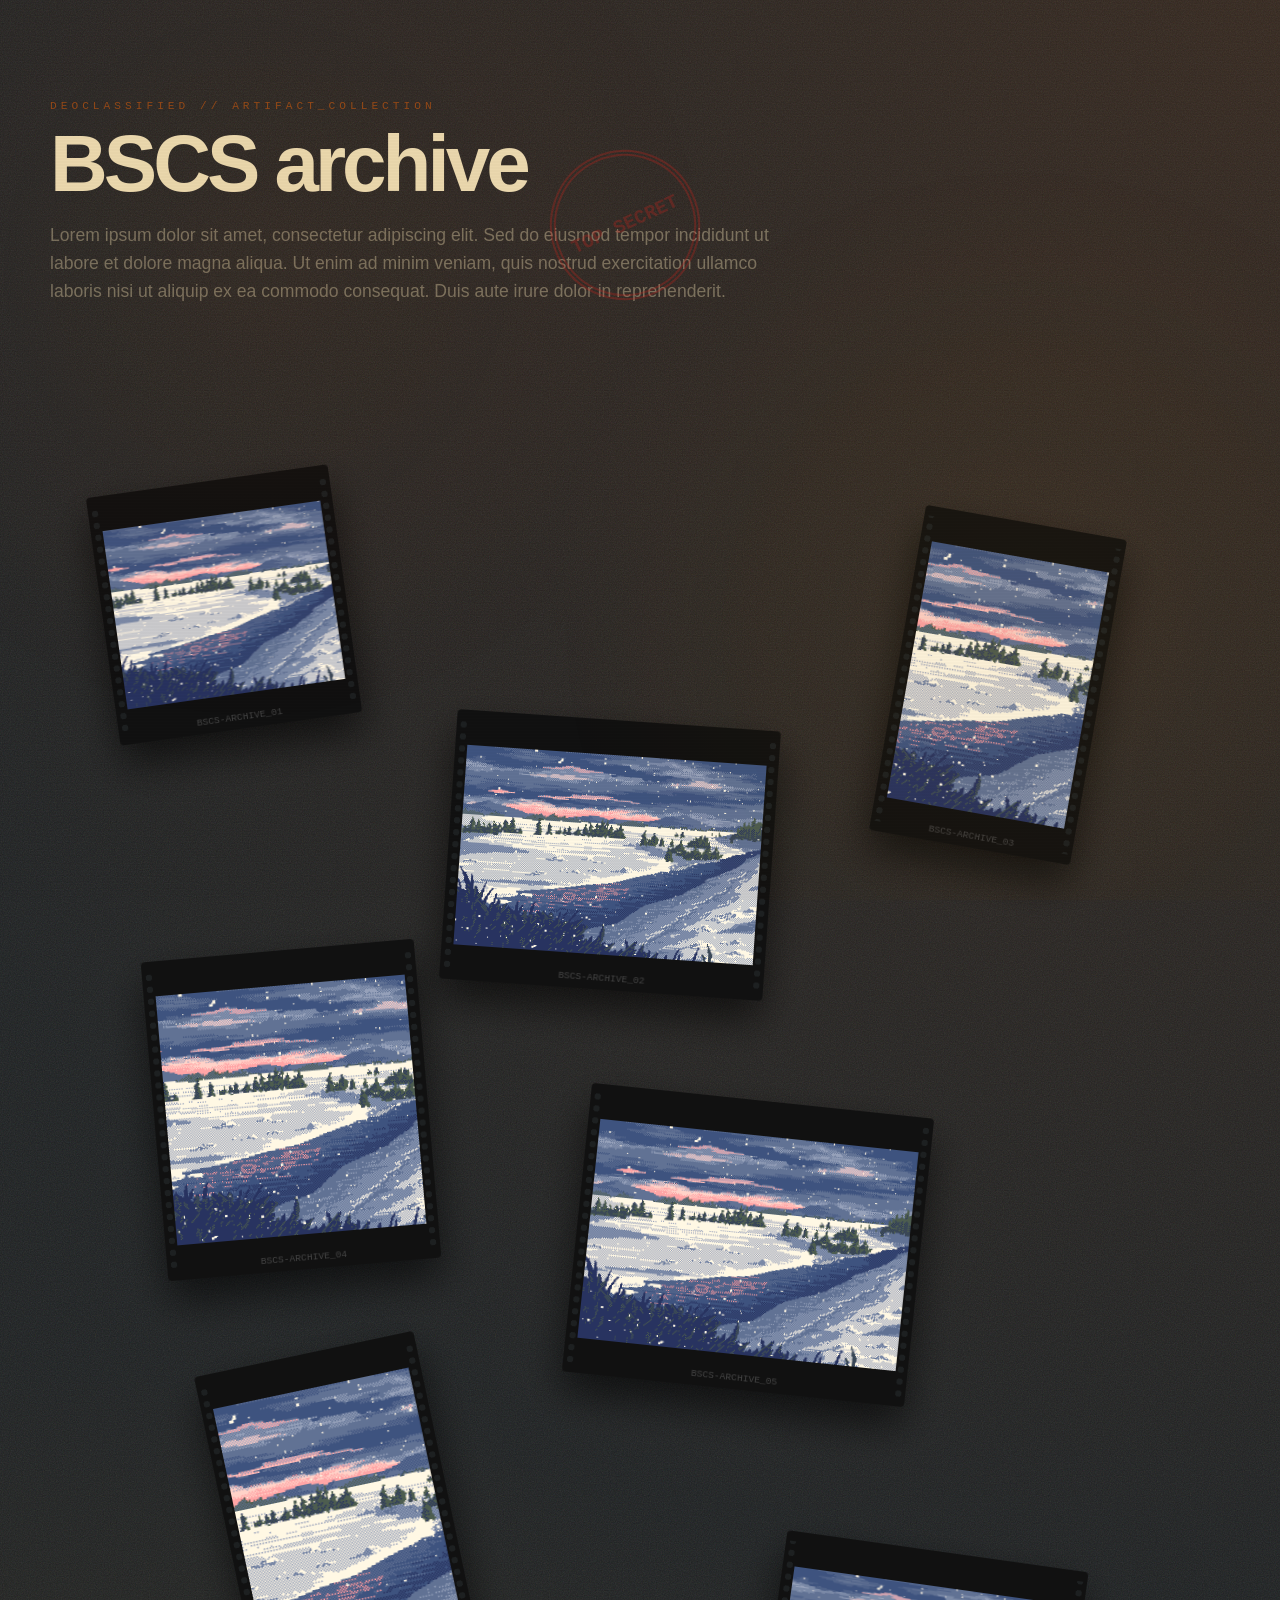
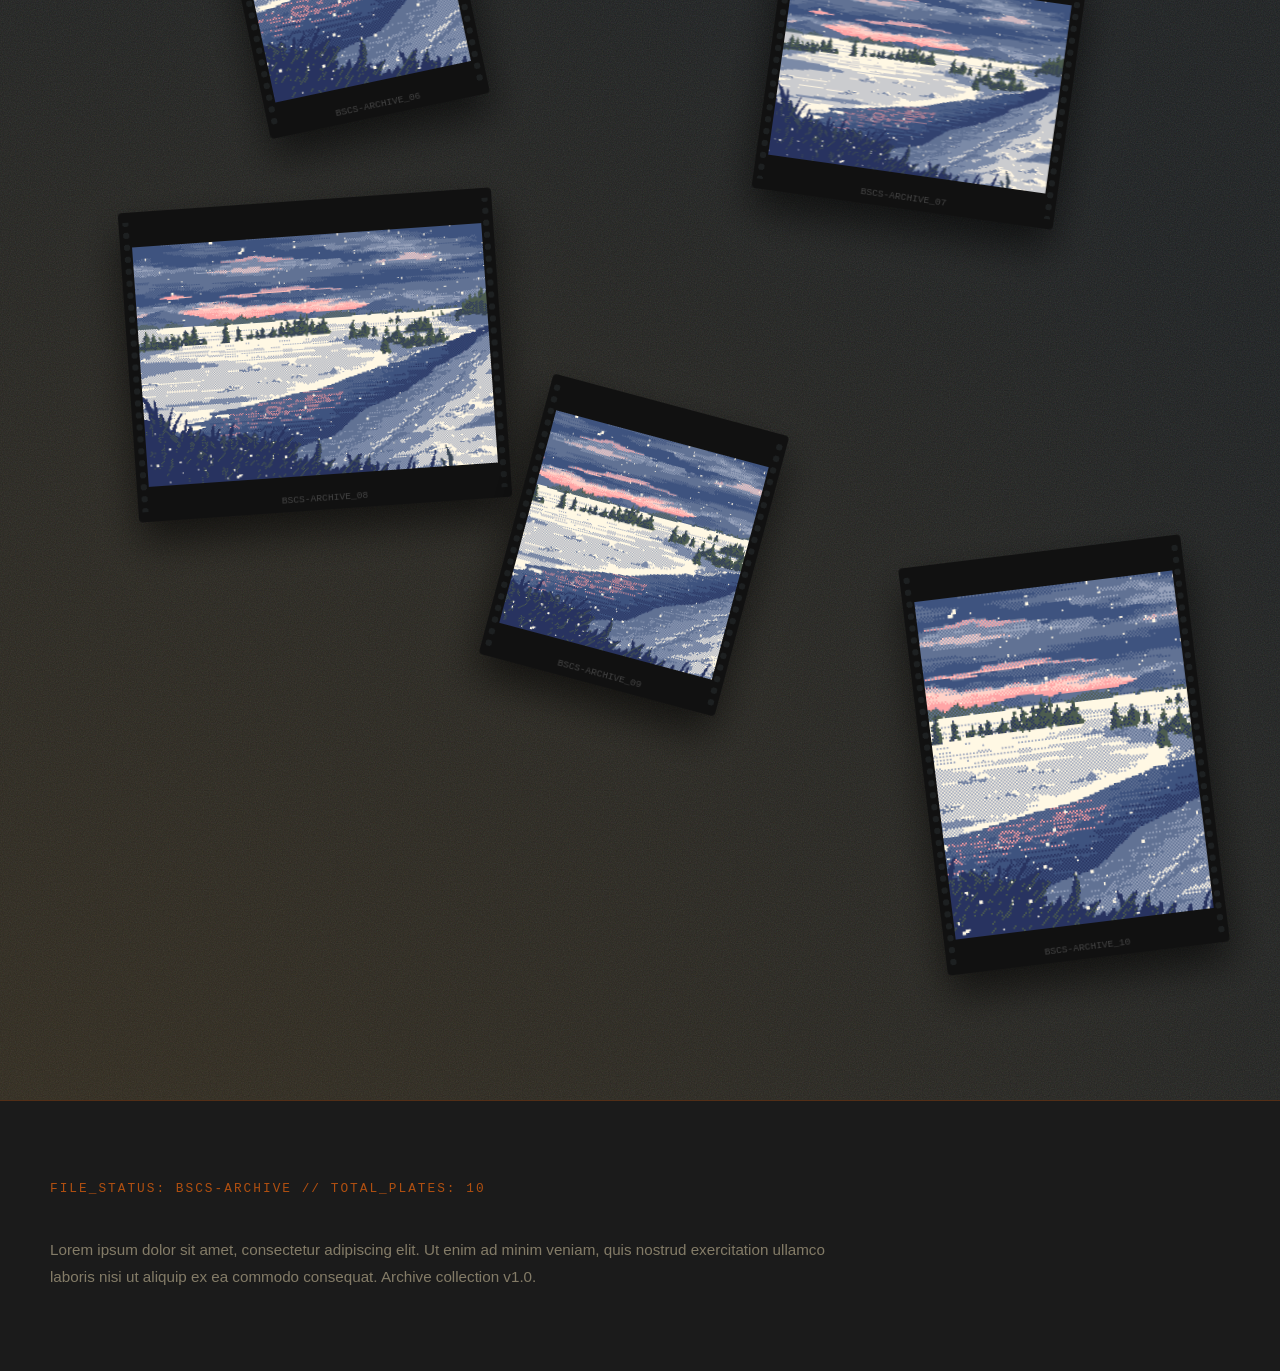
==== index.html @ 01715cae "chore: changed color theme into vintage gruvbox and the background of the image content to look like" ====
<!DOCTYPE html>
<html lang="en">
<head>
    <meta charset="UTF-8">
    <meta name="viewport" content="width=device-width, initial-scale=1.0">
    <title>Tribute | BSCS Archive</title>
    <meta name="description" content="A photo collage tribute using sample assets.">
    <link rel="icon" type="image/png" href="assets/images/mocha.png">
    <link rel="stylesheet" href="index.css">
</head>
<body>

    <!-- Modal Triggers -->
    <input type="checkbox" id="trigger1" class="modal-trigger">
    <input type="checkbox" id="trigger2" class="modal-trigger">
    <input type="checkbox" id="trigger3" class="modal-trigger">
    <input type="checkbox" id="trigger4" class="modal-trigger">
    <input type="checkbox" id="trigger5" class="modal-trigger">
    <input type="checkbox" id="trigger6" class="modal-trigger">
    <input type="checkbox" id="trigger7" class="modal-trigger">
    <input type="checkbox" id="trigger8" class="modal-trigger">
    <input type="checkbox" id="trigger9" class="modal-trigger">
    <input type="checkbox" id="trigger10" class="modal-trigger">

    <main class="collage-board">
        <header class="board-title">
            <div class="stamp"></div>
            <span class="intro-badge">DEOCLASSIFIED // ARTIFACT_COLLECTION</span>
            <h1>BSCS archive</h1>
            <p class="intro-text">
                Lorem ipsum dolor sit amet, consectetur adipiscing elit. Sed do eiusmod tempor incididunt ut labore et dolore magna aliqua. Ut enim ad minim veniam, quis nostrud exercitation ullamco laboris nisi ut aliquip ex ea commodo consequat. Duis aute irure dolor in reprehenderit.
            </p>
        </header>

        <!-- Image Items (Labels for triggers) -->
        <label for="trigger1" class="photo-item" id="photo1">
            <div class="photo-frame" data-plate="BSCS-ARCHIVE_01">
                <img src="assets/images/nft.gif" alt="Archive Image 01">
            </div>
        </label>

        <label for="trigger2" class="photo-item" id="photo2">
            <div class="photo-frame" data-plate="BSCS-ARCHIVE_02">
                <img src="assets/images/nft.gif" alt="Archive Image 02">
            </div>
        </label>

        <label for="trigger3" class="photo-item" id="photo3">
            <div class="photo-frame" data-plate="BSCS-ARCHIVE_03">
                <img src="assets/images/nft.gif" alt="Archive Image 03">
            </div>
        </label>

        <label for="trigger4" class="photo-item" id="photo4">
            <div class="photo-frame" data-plate="BSCS-ARCHIVE_04">
                <img src="assets/images/nft.gif" alt="Archive Image 04">
            </div>
        </label>

        <label for="trigger5" class="photo-item" id="photo5">
            <div class="photo-frame" data-plate="BSCS-ARCHIVE_05">
                <img src="assets/images/nft.gif" alt="Archive Image 05">
            </div>
        </label>

        <label for="trigger6" class="photo-item" id="photo6">
            <div class="photo-frame" data-plate="BSCS-ARCHIVE_06">
                <img src="assets/images/nft.gif" alt="Archive Image 06">
            </div>
        </label>

        <label for="trigger7" class="photo-item" id="photo7">
            <div class="photo-frame" data-plate="BSCS-ARCHIVE_07">
                <img src="assets/images/nft.gif" alt="Archive Image 07">
            </div>
        </label>

        <label for="trigger8" class="photo-item" id="photo8">
            <div class="photo-frame" data-plate="BSCS-ARCHIVE_08">
                <img src="assets/images/nft.gif" alt="Archive Image 08">
            </div>
        </label>

        <label for="trigger9" class="photo-item" id="photo9">
            <div class="photo-frame" data-plate="BSCS-ARCHIVE_09">
                <img src="assets/images/nft.gif" alt="Archive Image 09">
            </div>
        </label>

        <label for="trigger10" class="photo-item" id="photo10">
            <div class="photo-frame" data-plate="BSCS-ARCHIVE_10">
                <img src="assets/images/nft.gif" alt="Archive Image 10">
            </div>
        </label>
    </main>

    <!-- Modal Overlays (Outside main for perfect centering) -->
    <div class="modal-overlay" id="overlay1">
        <div class="modal-content">
            <img src="assets/images/nft.gif" alt="Archive Image" class="modal-img">
            <div class="info-card">
                <label for="trigger1" class="close-btn">[X] CLOSE</label>
                <h2>Archive Segment A</h2>
                <p>Lorem ipsum dolor sit amet, consectetur adipiscing elit. BSCS Archive data indicates a high correlation in secondary nodes.</p>
            </div>
        </div>
    </div>

    <div class="modal-overlay" id="overlay2">
        <div class="modal-content">
            <img src="assets/images/nft.gif" alt="Archive Image" class="modal-img">
            <div class="info-card">
                <label for="trigger2" class="close-btn">[X] CLOSE</label>
                <h2>Archive Segment B</h2>
                <p>Duis aute irure dolor in reprehenderit in voluptate velit esse cillum dolore eu fugiat nulla pariatur. Archive records show maintained integrity.</p>
            </div>
        </div>
    </div>

    <div class="modal-overlay" id="overlay3">
        <div class="modal-content">
            <img src="assets/images/nft.gif" alt="Archive Image" class="modal-img">
            <div class="info-card">
                <label for="trigger3" class="close-btn">[X] CLOSE</label>
                <h2>Archive Segment C</h2>
                <p>Sed ut perspiciatis unde omnis iste natus error sit voluptatem accusantium doloremque laudantium. Final validation completed.</p>
            </div>
        </div>
    </div>

    <div class="modal-overlay" id="overlay4">
        <div class="modal-content">
            <img src="assets/images/nft.gif" alt="Archive Image" class="modal-img">
            <div class="info-card">
                <label for="trigger4" class="close-btn">[X] CLOSE</label>
                <h2>Archive Segment D</h2>
                <p>At vero eos et accusamus et iusto odio dignissimos ducimus qui blanditiis praesentium voluptatum deleniti atque corrupti.</p>
            </div>
        </div>
    </div>

    <div class="modal-overlay" id="overlay5">
        <div class="modal-content">
            <img src="assets/images/nft.gif" alt="Archive Image" class="modal-img">
            <div class="info-card">
                <label for="trigger5" class="close-btn">[X] CLOSE</label>
                <h2>Archive Segment E</h2>
                <p>Et harum quidem rerum facilis est et expedita distinctio. Nam libero tempore, cum soluta nobis est eligendi optio.</p>
            </div>
        </div>
    </div>

    <div class="modal-overlay" id="overlay6">
        <div class="modal-content">
            <img src="assets/images/nft.gif" alt="Archive Image" class="modal-img">
            <div class="info-card">
                <label for="trigger6" class="close-btn">[X] CLOSE</label>
                <h2>Archive Segment F</h2>
                <p>Temporibus autem quibusdam et aut officiis debitis aut rerum necessitatibus saepe eveniet ut et voluptates repudiandae.</p>
            </div>
        </div>
    </div>

    <div class="modal-overlay" id="overlay7">
        <div class="modal-content">
            <img src="assets/images/nft.gif" alt="Archive Image" class="modal-img">
            <div class="info-card">
                <label for="trigger7" class="close-btn">[X] CLOSE</label>
                <h2>Archive Segment G</h2>
                <p>Ut enim ad minima veniam, quis nostrum exercitationem ullam corporis suscipit laboriosam, nisi ut aliquid ex ea commodi.</p>
            </div>
        </div>
    </div>

    <div class="modal-overlay" id="overlay8">
        <div class="modal-content">
            <img src="assets/images/nft.gif" alt="Archive Image" class="modal-img">
            <div class="info-card">
                <label for="trigger8" class="close-btn">[X] CLOSE</label>
                <h2>Archive Segment H</h2>
                <p>Quis autem vel eum iure reprehenderit qui in ea voluptate velit esse quam nihil molestiae consequatur, vel illum qui.</p>
            </div>
        </div>
    </div>

    <div class="modal-overlay" id="overlay9">
        <div class="modal-content">
            <img src="assets/images/nft.gif" alt="Archive Image" class="modal-img">
            <div class="info-card">
                <label for="trigger9" class="close-btn">[X] CLOSE</label>
                <h2>Archive Segment I</h2>
                <p>Nemo enim ipsam voluptatem quia voluptas sit aspernatur aut odit aut fugit, sed quia consequuntur magni dolores eos.</p>
            </div>
        </div>
    </div>

    <div class="modal-overlay" id="overlay10">
        <div class="modal-content">
            <img src="assets/images/nft.gif" alt="Archive Image" class="modal-img">
            <div class="info-card">
                <label for="trigger10" class="close-btn">[X] CLOSE</label>
                <h2>Archive Segment J</h2>
                <p>Consectetur, adipisci velit, sed quia non numquam eius modi tempora incidunt ut labore et dolore magnam aliquam.</p>
            </div>
        </div>
    </div>

    <footer class="main-footer">
        <div class="footer-content">
            <div class="footer-status">
                <p>FILE_STATUS: BSCS-ARCHIVE // TOTAL_PLATES: 10</p>
            </div>
            <div class="footer-text">
                <p>Lorem ipsum dolor sit amet, consectetur adipiscing elit. Ut enim ad minim veniam, quis nostrud exercitation ullamco laboris nisi ut aliquip ex ea commodo consequat. Archive collection v1.0.</p>
            </div>
        </div>
    </footer>

</body>
</html>
---- index.css ----
/* Font Integration */
@font-face {
    font-family: 'Poppins';
    src: url('assets/fonts/Poppins-Light.ttf') format('truetype');
    font-weight: 300;
}
@font-face {
    font-family: 'Poppins';
    src: url('assets/fonts/Poppins-Regular.ttf') format('truetype');
    font-weight: 400;
}
@font-face {
    font-family: 'Poppins';
    src: url('assets/fonts/Poppins-Bold.ttf') format('truetype');
    font-weight: 700;
}
@font-face {
    font-family: 'Fira Code';
    src: url('assets/fonts/FiraCode-Regular.ttf') format('truetype');
    font-weight: 400;
}

:root {
    --desk: #1d2021; /* Gruvbox Dark Hard */
    --paper: #ebdbb2; /* Gruvbox Light Medium */
    --ink: #282828; /* Gruvbox Dark 0 */
    --accent: #d65d0e; /* Gruvbox Orange */
    --accent-red: #cc241d; /* Gruvbox Red */
    --transition: all 0.6s cubic-bezier(0.22, 1, 0.36, 1);
    --transition-fast: all 0.3s cubic-bezier(0.22, 1, 0.36, 1);
}

* {
    margin: 0;
    padding: 0;
    box-sizing: border-box;
}

/* Base Body Styles */
body {
    background-color: var(--desk);
    background-image: 
        radial-gradient(circle at 50% 50%, #2a2a2e 0%, transparent 100%),
        url("data:image/svg+xml,%3Csvg width='100' height='100' viewBox='0 0 100 100' xmlns='http://www.w3.org/2000/svg'%3E%3Cpath d='M0 0h100v100H0z' fill='%231a1a1c'/%3E%3Cpath d='M0 0l100 100M100 0L0 100' stroke='rgba(255,255,255,0.02)' stroke-width='0.5'/%3E%3C/svg%3E");
    color: var(--paper);
    font-family: 'Poppins', sans-serif;
    min-height: 100vh;
    overflow-x: hidden;
}

/* Atmospheric Overlay */
/* Custom Theme Cursor */
/* Custom Theme Cursor */
body {
    background-color: var(--desk);
    background-image: 
        radial-gradient(circle at 100% 0%, rgba(214, 93, 14, 0.12) 0%, transparent 50%),
        radial-gradient(circle at 0% 100%, rgba(181, 118, 20, 0.15) 0%, transparent 50%),
        url("data:image/svg+xml,%3Csvg width='400' height='400' viewBox='0 0 400 400' xmlns='http://www.w3.org/2000/svg'%3E%3Cfilter id='noise'%3E%3CfeTurbulence type='fractalNoise' baseFrequency='0.85' numOctaves='4' stitchTiles='stitch'/%3E%3C/filter%3E%3Crect width='400' height='400' filter='url(%23noise)' opacity='0.12'/%3E%3C/svg%3E");
    color: var(--paper);
    font-family: 'Poppins', sans-serif;
    min-height: 2600px; /* Aligned with board height */
    overflow-x: hidden;
    cursor: url("data:image/svg+xml,%3Csvg xmlns='http://www.w3.org/2000/svg' width='24' height='24' viewBox='0 0 24 24' fill='none' stroke='%23d65d0e' stroke-width='2' stroke-linecap='round' stroke-linejoin='round'%3E%3Ccircle cx='11' cy='11' r='8'%3E%3C/circle%3E%3Cline x1='21' y1='21' x2='16.65' y2='16.65'%3E%3C/line%3E%3C/svg%3E") 10 10, auto;
}

body::before {
    content: '';
    position: fixed;
    inset: 0;
    pointer-events: none;
    z-index: 1000;
    background: 
        radial-gradient(circle at 20% 30%, rgba(214, 93, 14, 0.08) 0%, transparent 40%),
        radial-gradient(circle at 80% 70%, rgba(181, 118, 20, 0.12) 0%, transparent 40%);
    opacity: 0.6;
    animation: lightLeakMove 15s infinite alternate ease-in-out;
}

body::after {
    content: '';
    position: fixed;
    inset: 0;
    pointer-events: none;
    z-index: 1001;
    background-image: repeating-linear-gradient(0deg, rgba(0,0,0,0.1) 0px, transparent 1px, transparent 2px);
    background-size: 100% 3px;
    opacity: 0.2;
    background-attachment: fixed;
}

@keyframes lightLeakMove {
    0% { transform: scale(1) translate(0, 0); }
    50% { transform: scale(1.1) translate(2%, 2%); }
    100% { transform: scale(1) translate(-2%, -2%); }
}

@keyframes flicker {
    0% { opacity: 0.15; }
    5% { opacity: 0.18; }
    10% { opacity: 0.14; }
    15% { opacity: 0.17; }
    20% { opacity: 0.15; }
    100% { opacity: 0.15; }
}

/* Collage Container */
.collage-board {
    position: relative;
    width: 100vw;
    height: 2600px; /* Increased to accommodate all 10 photos */
    max-width: 1400px;
    margin: 0 auto;
    perspective: 1000px;
}

/* Board Typography & Introduction */
.board-title {
    position: relative;
    padding: 100px 50px 0 50px;
    z-index: 150;
    max-width: 850px;
    pointer-events: none; /* Let clicks pass through empty space */
}

.intro-badge, .board-title h1, .intro-text {
    pointer-events: auto; /* Re-enable for text elements */
}

.intro-badge {
    font-family: 'Fira Code', monospace;
    font-size: 0.7rem;
    color: var(--accent);
    text-transform: uppercase;
    letter-spacing: 4px;
    margin-bottom: 20px;
    display: block;
    opacity: 0.6;
    transition: var(--transition); /* Added smooth transition */
}

.board-title h1 {
    font-size: 5rem;
    font-weight: 700;
    letter-spacing: -4px;
    color: var(--paper);
    line-height: 0.8;
    margin-bottom: 25px;
    transition: var(--transition);
    cursor: default;
}

.board-title h1:hover {
    letter-spacing: -1px;
    color: var(--accent);
    /* Removed text-shadow glow */
}

.intro-text {
    font-size: 1.1rem;
    line-height: 1.6;
    color: var(--paper);
    opacity: 0.4;
    transition: var(--transition);
}

.intro-text:hover {
    opacity: 0.9;
    color: var(--accent);
    /* Removed text-shadow glow */
}

.intro-badge:hover {
    letter-spacing: 6px;
    color: white;
    opacity: 1;
}

/* Rubber Stamp Effect */
.stamp {
    position: absolute;
    top: 150px;
    right: 150px;
    width: 150px;
    height: 150px;
    border: 6px double var(--accent-red);
    border-radius: 50%;
    color: var(--accent-red);
    font-family: 'Fira Code', monospace;
    font-weight: 700;
    display: flex;
    align-items: center;
    justify-content: center;
    text-align: center;
    text-transform: uppercase;
    transform: rotate(-25deg);
    opacity: 0.3;
    pointer-events: none;
    z-index: 5;
    mix-blend-mode: multiply;
}

.stamp::after {
    content: 'TOP SECRET';
    font-size: 1.2rem;
    padding: 10px;
}

/* Photo Item Logic */
.photo-item {
    position: absolute;
    cursor: inherit;
    z-index: 2;
    opacity: 0;
    will-change: transform, opacity;
    
    /* Base transforms defined here to ensure clear reset */
    transform: translate3d(0, 0, 0);
    
    /* Strict Entrance/Exit Transitions */
    transition: transform 0.8s cubic-bezier(0.23, 1, 0.32, 1),
                box-shadow 0.8s cubic-bezier(0.23, 1, 0.32, 1),
                opacity 0.8s ease;
    will-change: transform, box-shadow;
    backface-visibility: hidden;
    -webkit-backface-visibility: hidden;
}

@keyframes scatterIn {
    0% { transform: translateY(-150px) rotate(15deg) scale(0.8); opacity: 0; }
    100% { opacity: 1; } /* Do not define transform here to let inline styles/classes take over */
}

/* Removed previous sticky hover block */

/* Photostrip Positions with Drifting Animation */
#photo1 { top: 480px; left: 8%; transform: rotate(-8deg); animation: scatterIn 1.5s cubic-bezier(0.16, 1, 0.3, 1) both, drift1 6s infinite alternate ease-in-out 1.5s; }
#photo2 { top: 720px; left: 35%; transform: rotate(4deg); animation: scatterIn 1.5s cubic-bezier(0.16, 1, 0.3, 1) both, drift2 8s infinite alternate ease-in-out 1.5s; animation-delay: 0.3s, 0.3s; }
#photo3 { top: 520px; left: 70%; transform: rotate(10deg); animation: scatterIn 1.5s cubic-bezier(0.16, 1, 0.3, 1) both, drift3 7s infinite alternate ease-in-out 1.5s; animation-delay: 0.5s, 0.5s; }
#photo4 { top: 950px; left: 12%; transform: rotate(-5deg); animation: scatterIn 1.5s cubic-bezier(0.16, 1, 0.3, 1) both, drift1 9s infinite alternate ease-in-out 1.5s; animation-delay: 0.7s, 0.7s; }
#photo5 { top: 1100px; left: 45%; transform: rotate(6deg); animation: scatterIn 1.5s cubic-bezier(0.16, 1, 0.3, 1) both, drift2 10s infinite alternate ease-in-out 1.5s; animation-delay: 0.9s, 0.9s; }
#photo6 { top: 1350px; left: 18%; transform: rotate(-12deg); animation: scatterIn 1.5s cubic-bezier(0.16, 1, 0.3, 1) both, drift3 8s infinite alternate ease-in-out 1.5s; animation-delay: 1.1s, 1.1s; }
#photo7 { top: 1550px; left: 60%; transform: rotate(8deg); animation: scatterIn 1.5s cubic-bezier(0.16, 1, 0.3, 1) both, drift1 7s infinite alternate ease-in-out 1.5s; animation-delay: 1.3s, 1.3s; }
#photo8 { top: 1800px; left: 10%; transform: rotate(-4deg); animation: scatterIn 1.5s cubic-bezier(0.16, 1, 0.3, 1) both, drift2 9s infinite alternate ease-in-out 1.5s; animation-delay: 1.5s, 1.5s; }
#photo9 { top: 2000px; left: 40%; transform: rotate(15deg); animation: scatterIn 1.5s cubic-bezier(0.16, 1, 0.3, 1) both, drift3 10s infinite alternate ease-in-out 1.5s; animation-delay: 1.7s, 1.7s; }
#photo10 { top: 2150px; left: 72%; transform: rotate(-7deg); animation: scatterIn 1.5s cubic-bezier(0.16, 1, 0.3, 1) both, drift1 8s infinite alternate ease-in-out 1.5s; animation-delay: 1.9s, 1.9s; }

@keyframes drift1 {
    0% { transform: rotate(-8deg) translateY(0); }
    100% { transform: rotate(-6deg) translateY(-15px); }
}
@keyframes drift2 {
    0% { transform: rotate(4deg) translateY(0); }
    100% { transform: rotate(2deg) translateY(15px); }
}
@keyframes drift3 {
    0% { transform: rotate(10deg) translateY(0); }
    100% { transform: rotate(12deg) translateY(-10px); }
}

/* Photostrip UI */
.photo-frame {
    background: #111; /* Film Strip Base */
    padding: 35px 12px;
    box-shadow: 0 20px 40px rgba(0,0,0,0.6);
    border-radius: 4px;
    position: relative;
    transition: var(--transition);
    overflow: hidden;
    display: flex;
    flex-direction: column;
    align-items: center;
}

/* Sprocket Holes (Dual Column) */
.photo-frame::before {
    content: '';
    position: absolute;
    top: 10px;
    bottom: 10px;
    left: 4px;
    right: 4px;
    background-image: 
        radial-gradient(circle, var(--desk) 50%, transparent 50%),
        radial-gradient(circle, var(--desk) 50%, transparent 50%);
    background-position: left center, right center;
    background-size: 6px 12px;
    background-repeat: repeat-y;
    z-index: 5;
    pointer-events: none;
}

/* ::after freed for data-plate */

.photo-frame img {
    object-fit: cover;
    display: block;
    filter: sepia(0.1) contrast(1.1);
    transition: transform 1.2s cubic-bezier(0.22, 1, 0.36, 1), filter 0.6s ease;
    will-change: transform;
}

/* .photo-item:hover .photo-frame img {
    transform: scale(1.15);
    filter: sepia(0) contrast(1.2);
} */

/* Tapes removed completely as requested */

/* Dynamic Sizing for Photo Items */
#photo1 img { width: 220px; height: 180px; }
#photo2 img { width: 300px; height: 200px; }
#photo3 img { width: 180px; height: 260px; }
#photo4 img { width: 250px; height: 250px; }
#photo5 img { width: 320px; height: 220px; }
#photo6 img { width: 200px; height: 300px; }
#photo7 img { width: 280px; height: 190px; }
#photo8 img { width: 350px; height: 240px; }
#photo9 img { width: 220px; height: 220px; }
#photo10 img { width: 260px; height: 340px; }

.photo-frame img {
    object-fit: cover;
    display: block;
    filter: sepia(0.1) contrast(1.1);
    transition: var(--transition);
}

.photo-frame::after {
    content: attr(data-plate);
    position: absolute;
    bottom: 6px;
    left: 50%;
    transform: translateX(-50%);
    font-family: 'Fira Code', monospace;
    font-size: 0.6rem;
    color: #444; 
}

/* Modal System */
.modal-trigger {
    display: none;
}

.modal-overlay {
    position: fixed;
    top: 0;
    left: 0;
    width: 100%;
    height: 100%;
    background: rgba(0,0,0,0.92);
    backdrop-filter: blur(15px);
    -webkit-backdrop-filter: blur(15px);
    z-index: 2000;
    display: flex;
    align-items: center;
    justify-content: center;
    opacity: 0;
    pointer-events: none;
    transition: opacity 0.6s cubic-bezier(0.22, 1, 0.36, 1);
    will-change: opacity;
}

.modal-content {
    display: flex;
    max-width: 900px;
    width: 90%;
    gap: 40px;
    align-items: center;
    transform: scale(0.9) translateY(20px);
    transition: transform 0.6s cubic-bezier(0.22, 1, 0.36, 1), opacity 0.6s ease;
}

.modal-img {
    max-height: 60vh;
    border: 10px solid white;
    box-shadow: 0 30px 60px rgba(0,0,0,0.5);
    border-radius: 2px;
}

.info-card {
    background: var(--paper);
    color: var(--ink);
    padding: 45px;
    width: 100%;
    max-width: 600px;
    box-shadow: 20px 20px 0 var(--accent);
    position: relative;
    border-radius: 2px;
    opacity: 0;
}

/* Global Checkbox Hack Selectors */
#trigger1:checked ~ #overlay1,
#trigger2:checked ~ #overlay2,
#trigger3:checked ~ #overlay3,
#trigger4:checked ~ #overlay4,
#trigger5:checked ~ #overlay5,
#trigger6:checked ~ #overlay6,
#trigger7:checked ~ #overlay7,
#trigger8:checked ~ #overlay8,
#trigger9:checked ~ #overlay9,
#trigger10:checked ~ #overlay10 {
    opacity: 1;
    pointer-events: auto;
}

.modal-trigger:checked ~ .modal-overlay .modal-content {
    transform: scale(1) translateY(0);
}

.modal-trigger:checked ~ .modal-overlay .info-card {
    animation: stampReveal 1.2s cubic-bezier(0.16, 1, 0.3, 1) 0.3s forwards;
}

@keyframes stampReveal {
    0% { transform: scale(3) rotate(25deg); opacity: 0; filter: blur(20px); }
    60% { transform: scale(0.98) rotate(-4deg); filter: blur(0); }
    100% { transform: scale(1) rotate(0deg); opacity: 1; }
}

.info-card h2 {
    font-size: 2rem;
    margin-bottom: 1rem;
    border-bottom: 2px solid var(--accent);
    padding-bottom: 0.5rem;
}

.info-card p {
    font-size: 1rem;
    line-height: 1.6;
}

.close-btn {
    position: absolute;
    top: -50px;
    right: 0;
    color: white;
    font-family: 'Fira Code', monospace;
    font-size: 1.2rem;
    cursor: pointer;
    transition: color 0.3s;
}

/* .close-btn:hover {
    color: var(--accent);
} */

/* Responsive */
@media (max-width: 1100px) {
    .modal-content {
        flex-direction: column;
        max-width: 90vw;
        max-height: 90vh;
        overflow-y: auto;
        gap: 20px;
        align-items: center;
    }
    .modal-content img {
        max-height: 50vh !important;
    }
}

/* Footer Styling */
.main-footer {
    background: #1b1b1b; /* Slightly darker than desk */
    padding: 80px 50px;
    margin-top: 100px;
    position: relative;
    z-index: 10;
    border-top: 1px solid rgba(214, 93, 14, 0.3);
}

.footer-content {
    max-width: 1200px;
    margin: 0 auto;
}

.footer-status {
    margin-bottom: 40px;
}

.footer-status p {
    font-family: 'Fira Code', monospace;
    font-size: 0.8rem;
    color: var(--accent);
    letter-spacing: 2px;
    opacity: 0.8;
}

.footer-text {
    max-width: 800px;
    font-size: 0.95rem;
    line-height: 1.8;
    color: var(--paper);
    opacity: 0.5;
    transition: var(--transition);
}

.footer-status p:hover {
    color: white;
    letter-spacing: 4px;
}

.footer-text p:hover {
    color: var(--paper);
    opacity: 0.8;
}

@media (max-width: 968px) {
    .collage-board {
        height: auto;
        padding-top: 150px;
        display: flex;
        flex-direction: column;
        align-items: center;
        gap: 50px;
        padding-bottom: 100px;
    }
    .photo-item {
        position: static;
        transform: rotate(0deg) !important;
    }
}
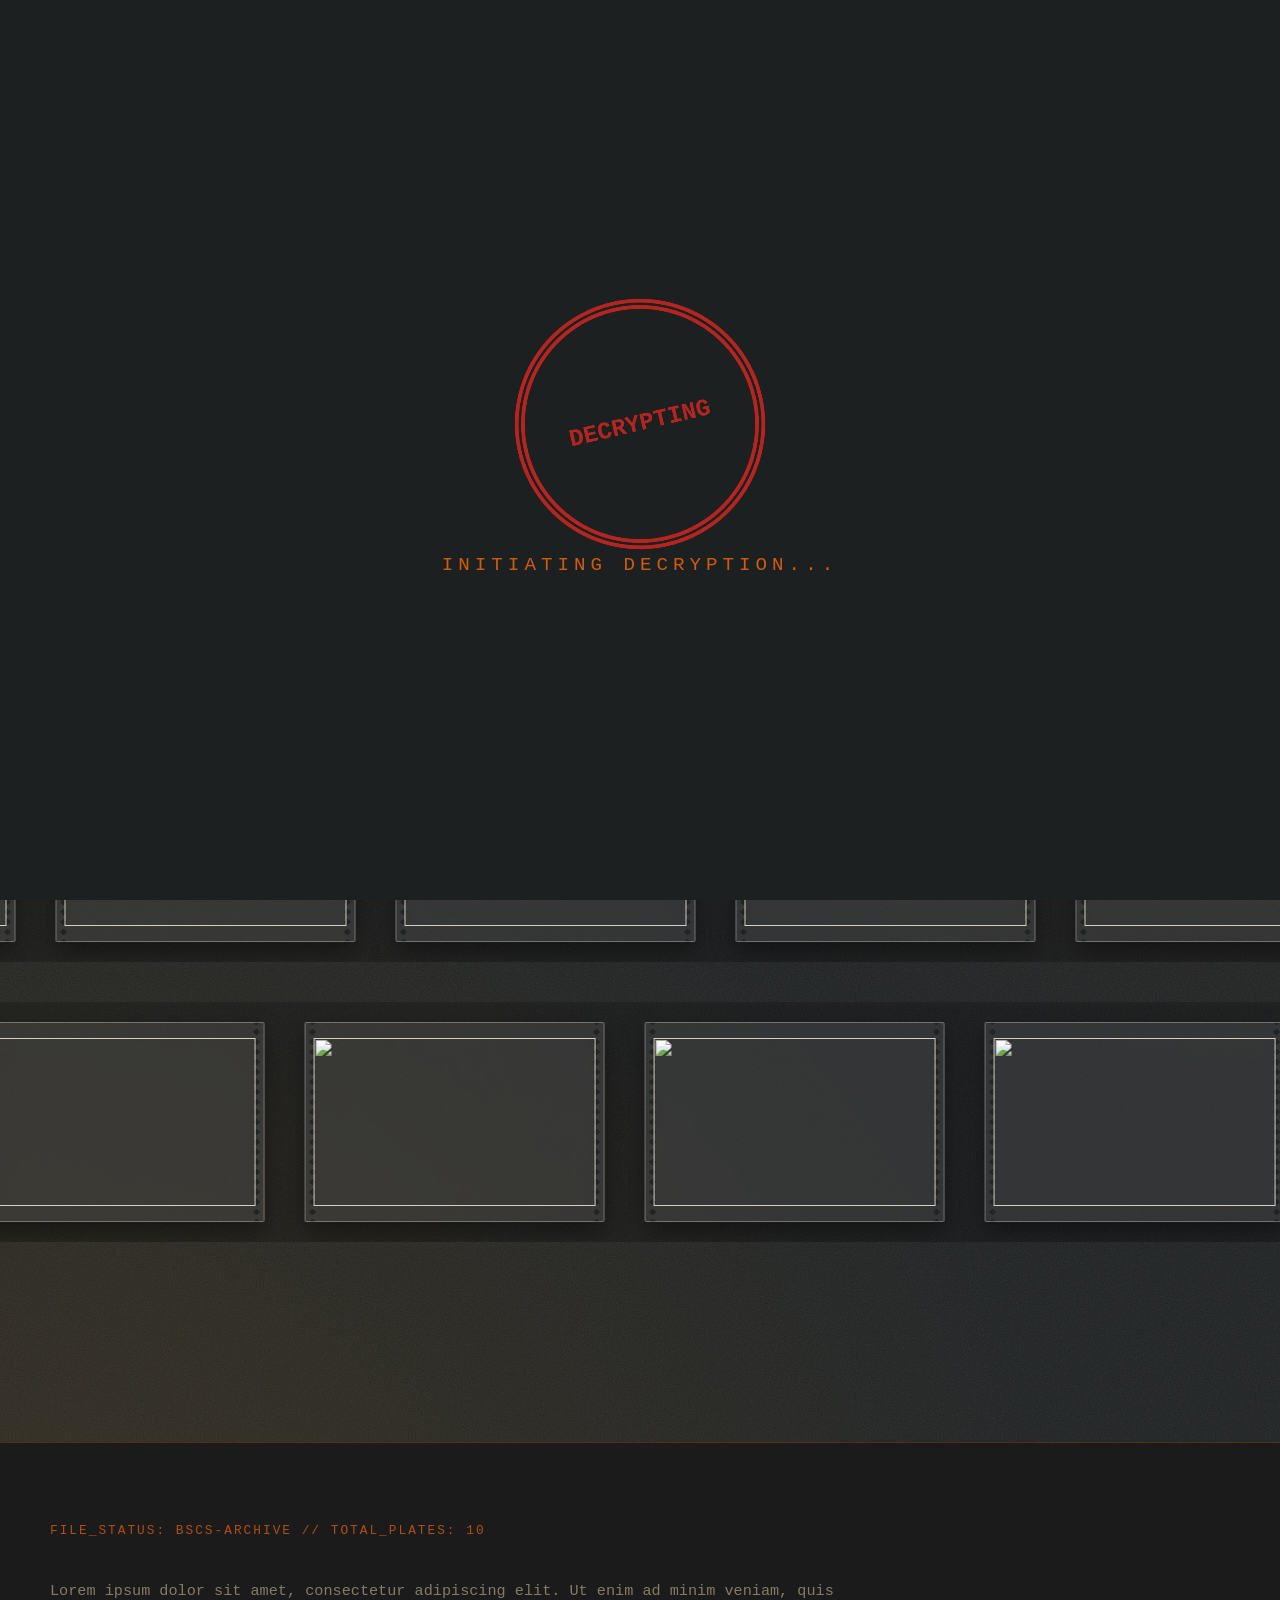
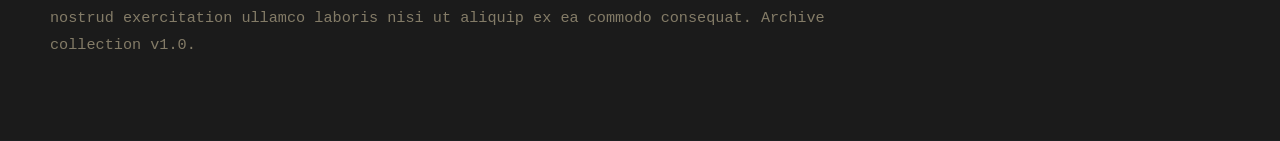
==== commit 549ff5a2: "feat (after grueling hours of cramming coding): made an initial UI draft some areas are still unfini" ====
--- a/index.html
+++ b/index.html
@@ -1,220 +1,20 @@
 <!DOCTYPE html>
 <html lang="en">
+
 <head>
     <meta charset="UTF-8">
     <meta name="viewport" content="width=device-width, initial-scale=1.0">
-    <title>Tribute | BSCS Archive</title>
+    <title>The Turing Archives | Classified Intelligence Intelligence</title>
     <meta name="description" content="A photo collage tribute using sample assets.">
     <link rel="icon" type="image/png" href="assets/images/mocha.png">
-    <link rel="stylesheet" href="index.css">
+    <link rel="stylesheet" href="./shared.css">
+    <link rel="stylesheet" href="./homepage.css">
+    <!-- redirect: sends visitors straight to the main page (frtzhahn) -->
+    <meta http-equiv="refresh" content="0; url=homepage.html">
 </head>
+
 <body>
+    <p>Redirecting to <a href="homepage.html">homepage.html</a>...</p>
+</body>
 
-    <!-- Modal Triggers -->
-    <input type="checkbox" id="trigger1" class="modal-trigger">
-    <input type="checkbox" id="trigger2" class="modal-trigger">
-    <input type="checkbox" id="trigger3" class="modal-trigger">
-    <input type="checkbox" id="trigger4" class="modal-trigger">
-    <input type="checkbox" id="trigger5" class="modal-trigger">
-    <input type="checkbox" id="trigger6" class="modal-trigger">
-    <input type="checkbox" id="trigger7" class="modal-trigger">
-    <input type="checkbox" id="trigger8" class="modal-trigger">
-    <input type="checkbox" id="trigger9" class="modal-trigger">
-    <input type="checkbox" id="trigger10" class="modal-trigger">
-
-    <main class="collage-board">
-        <header class="board-title">
-            <div class="stamp"></div>
-            <span class="intro-badge">DEOCLASSIFIED // ARTIFACT_COLLECTION</span>
-            <h1>BSCS archive</h1>
-            <p class="intro-text">
-                Lorem ipsum dolor sit amet, consectetur adipiscing elit. Sed do eiusmod tempor incididunt ut labore et dolore magna aliqua. Ut enim ad minim veniam, quis nostrud exercitation ullamco laboris nisi ut aliquip ex ea commodo consequat. Duis aute irure dolor in reprehenderit.
-            </p>
-        </header>
-
-        <!-- Image Items (Labels for triggers) -->
-        <label for="trigger1" class="photo-item" id="photo1">
-            <div class="photo-frame" data-plate="BSCS-ARCHIVE_01">
-                <img src="assets/images/nft.gif" alt="Archive Image 01">
-            </div>
-        </label>
-
-        <label for="trigger2" class="photo-item" id="photo2">
-            <div class="photo-frame" data-plate="BSCS-ARCHIVE_02">
-                <img src="assets/images/nft.gif" alt="Archive Image 02">
-            </div>
-        </label>
-
-        <label for="trigger3" class="photo-item" id="photo3">
-            <div class="photo-frame" data-plate="BSCS-ARCHIVE_03">
-                <img src="assets/images/nft.gif" alt="Archive Image 03">
-            </div>
-        </label>
-
-        <label for="trigger4" class="photo-item" id="photo4">
-            <div class="photo-frame" data-plate="BSCS-ARCHIVE_04">
-                <img src="assets/images/nft.gif" alt="Archive Image 04">
-            </div>
-        </label>
-
-        <label for="trigger5" class="photo-item" id="photo5">
-            <div class="photo-frame" data-plate="BSCS-ARCHIVE_05">
-                <img src="assets/images/nft.gif" alt="Archive Image 05">
-            </div>
-        </label>
-
-        <label for="trigger6" class="photo-item" id="photo6">
-            <div class="photo-frame" data-plate="BSCS-ARCHIVE_06">
-                <img src="assets/images/nft.gif" alt="Archive Image 06">
-            </div>
-        </label>
-
-        <label for="trigger7" class="photo-item" id="photo7">
-            <div class="photo-frame" data-plate="BSCS-ARCHIVE_07">
-                <img src="assets/images/nft.gif" alt="Archive Image 07">
-            </div>
-        </label>
-
-        <label for="trigger8" class="photo-item" id="photo8">
-            <div class="photo-frame" data-plate="BSCS-ARCHIVE_08">
-                <img src="assets/images/nft.gif" alt="Archive Image 08">
-            </div>
-        </label>
-
-        <label for="trigger9" class="photo-item" id="photo9">
-            <div class="photo-frame" data-plate="BSCS-ARCHIVE_09">
-                <img src="assets/images/nft.gif" alt="Archive Image 09">
-            </div>
-        </label>
-
-        <label for="trigger10" class="photo-item" id="photo10">
-            <div class="photo-frame" data-plate="BSCS-ARCHIVE_10">
-                <img src="assets/images/nft.gif" alt="Archive Image 10">
-            </div>
-        </label>
-    </main>
-
-    <!-- Modal Overlays (Outside main for perfect centering) -->
-    <div class="modal-overlay" id="overlay1">
-        <div class="modal-content">
-            <img src="assets/images/nft.gif" alt="Archive Image" class="modal-img">
-            <div class="info-card">
-                <label for="trigger1" class="close-btn">[X] CLOSE</label>
-                <h2>Archive Segment A</h2>
-                <p>Lorem ipsum dolor sit amet, consectetur adipiscing elit. BSCS Archive data indicates a high correlation in secondary nodes.</p>
-            </div>
-        </div>
-    </div>
-
-    <div class="modal-overlay" id="overlay2">
-        <div class="modal-content">
-            <img src="assets/images/nft.gif" alt="Archive Image" class="modal-img">
-            <div class="info-card">
-                <label for="trigger2" class="close-btn">[X] CLOSE</label>
-                <h2>Archive Segment B</h2>
-                <p>Duis aute irure dolor in reprehenderit in voluptate velit esse cillum dolore eu fugiat nulla pariatur. Archive records show maintained integrity.</p>
-            </div>
-        </div>
-    </div>
-
-    <div class="modal-overlay" id="overlay3">
-        <div class="modal-content">
-            <img src="assets/images/nft.gif" alt="Archive Image" class="modal-img">
-            <div class="info-card">
-                <label for="trigger3" class="close-btn">[X] CLOSE</label>
-                <h2>Archive Segment C</h2>
-                <p>Sed ut perspiciatis unde omnis iste natus error sit voluptatem accusantium doloremque laudantium. Final validation completed.</p>
-            </div>
-        </div>
-    </div>
-
-    <div class="modal-overlay" id="overlay4">
-        <div class="modal-content">
-            <img src="assets/images/nft.gif" alt="Archive Image" class="modal-img">
-            <div class="info-card">
-                <label for="trigger4" class="close-btn">[X] CLOSE</label>
-                <h2>Archive Segment D</h2>
-                <p>At vero eos et accusamus et iusto odio dignissimos ducimus qui blanditiis praesentium voluptatum deleniti atque corrupti.</p>
-            </div>
-        </div>
-    </div>
-
-    <div class="modal-overlay" id="overlay5">
-        <div class="modal-content">
-            <img src="assets/images/nft.gif" alt="Archive Image" class="modal-img">
-            <div class="info-card">
-                <label for="trigger5" class="close-btn">[X] CLOSE</label>
-                <h2>Archive Segment E</h2>
-                <p>Et harum quidem rerum facilis est et expedita distinctio. Nam libero tempore, cum soluta nobis est eligendi optio.</p>
-            </div>
-        </div>
-    </div>
-
-    <div class="modal-overlay" id="overlay6">
-        <div class="modal-content">
-            <img src="assets/images/nft.gif" alt="Archive Image" class="modal-img">
-            <div class="info-card">
-                <label for="trigger6" class="close-btn">[X] CLOSE</label>
-                <h2>Archive Segment F</h2>
-                <p>Temporibus autem quibusdam et aut officiis debitis aut rerum necessitatibus saepe eveniet ut et voluptates repudiandae.</p>
-            </div>
-        </div>
-    </div>
-
-    <div class="modal-overlay" id="overlay7">
-        <div class="modal-content">
-            <img src="assets/images/nft.gif" alt="Archive Image" class="modal-img">
-            <div class="info-card">
-                <label for="trigger7" class="close-btn">[X] CLOSE</label>
-                <h2>Archive Segment G</h2>
-                <p>Ut enim ad minima veniam, quis nostrum exercitationem ullam corporis suscipit laboriosam, nisi ut aliquid ex ea commodi.</p>
-            </div>
-        </div>
-    </div>
-
-    <div class="modal-overlay" id="overlay8">
-        <div class="modal-content">
-            <img src="assets/images/nft.gif" alt="Archive Image" class="modal-img">
-            <div class="info-card">
-                <label for="trigger8" class="close-btn">[X] CLOSE</label>
-                <h2>Archive Segment H</h2>
-                <p>Quis autem vel eum iure reprehenderit qui in ea voluptate velit esse quam nihil molestiae consequatur, vel illum qui.</p>
-            </div>
-        </div>
-    </div>
-
-    <div class="modal-overlay" id="overlay9">
-        <div class="modal-content">
-            <img src="assets/images/nft.gif" alt="Archive Image" class="modal-img">
-            <div class="info-card">
-                <label for="trigger9" class="close-btn">[X] CLOSE</label>
-                <h2>Archive Segment I</h2>
-                <p>Nemo enim ipsam voluptatem quia voluptas sit aspernatur aut odit aut fugit, sed quia consequuntur magni dolores eos.</p>
-            </div>
-        </div>
-    </div>
-
-    <div class="modal-overlay" id="overlay10">
-        <div class="modal-content">
-            <img src="assets/images/nft.gif" alt="Archive Image" class="modal-img">
-            <div class="info-card">
-                <label for="trigger10" class="close-btn">[X] CLOSE</label>
-                <h2>Archive Segment J</h2>
-                <p>Consectetur, adipisci velit, sed quia non numquam eius modi tempora incidunt ut labore et dolore magnam aliquam.</p>
-            </div>
-        </div>
-    </div>
-
-    <footer class="main-footer">
-        <div class="footer-content">
-            <div class="footer-status">
-                <p>FILE_STATUS: BSCS-ARCHIVE // TOTAL_PLATES: 10</p>
-            </div>
-            <div class="footer-text">
-                <p>Lorem ipsum dolor sit amet, consectetur adipiscing elit. Ut enim ad minim veniam, quis nostrud exercitation ullamco laboris nisi ut aliquip ex ea commodo consequat. Archive collection v1.0.</p>
-            </div>
-        </div>
-    </footer>
-
-</body>
-</html>
+</html>
--- a/shared.css
+++ b/shared.css
@@ -0,0 +1,336 @@
+/* shared css styling across all html files to save myself (frtzhahn) some time */
+/*the group planned font integration across all pages for this project (frtzhahn)*/
+@font-face {
+    font-family: 'Poppins';
+    src: url('assets/fonts/Poppins-Light.ttf') format('truetype');
+    font-weight: 300;
+}
+
+@font-face {
+    font-family: 'Poppins';
+    src: url('assets/fonts/Poppins-Regular.ttf') format('truetype');
+    font-weight: 400;
+}
+
+@font-face {
+    font-family: 'Poppins';
+    src: url('assets/fonts/Poppins-Bold.ttf') format('truetype');
+    font-weight: 700;
+}
+
+@font-face {
+    font-family: 'Fira Code';
+    src: url('assets/fonts/FiraCode-Regular.ttf') format('truetype');
+    font-weight: 400;
+}
+
+/* project color theme gruvbox for vintage looking like UI (frtzhahn)*/
+:root {
+    --desk: #1d2021;
+    /* gruvbox dark hard */
+    --paper: #ebdbb2;
+    /* gruvbox light medium */
+    --ink: #282828;
+    /* gruvbox dark  */
+    --accent: #d65d0e;
+    /* gruvbox orange */
+    --accent-red: #cc241d;
+    /* gruvbox red */
+    --transition: all 0.6s cubic-bezier(0.22, 1, 0.36, 1);
+    --transition-fast: all 0.3s cubic-bezier(0.22, 1, 0.36, 1);
+
+    /* fluid scaling based on design width (frtzhahn)*/
+    --design-width: 1400;
+    --res-scale: calc(100vw / 1400px);
+}
+
+/* global styles for consistency (frtzhahn)*/
+* {
+    margin: 0;
+    padding: 0;
+    box-sizing: border-box;
+}
+
+/* body setup: background gradients and custom cursor (frtzhahn)*/
+body {
+    background-color: var(--desk);
+    background-image:
+        radial-gradient(circle at 100% 0%, rgba(214, 93, 14, 0.12) 0%, transparent 50%),
+        radial-gradient(circle at 0% 100%, rgba(181, 118, 20, 0.15) 0%, transparent 50%),
+        url("data:image/svg+xml,%3Csvg width='400' height='400' viewBox='0 0 400 400' xmlns='http://www.w3.org/2000/svg'%3E%3Cfilter id='noise'%3E%3CfeTurbulence type='fractalNoise' baseFrequency='0.85' numOctaves='4' stitchTiles='stitch'/%3E%3C/filter%3E%3Crect width='400' height='400' filter='url(%23noise)' opacity='0.12'/%3E%3C/svg%3E");
+    color: var(--paper);
+    font-family: 'Fira Code', monospace;
+    min-height: 100vh;
+    overflow-x: hidden;
+    cursor: url("data:image/svg+xml,%3Csvg xmlns='http://www.w3.org/2000/svg' width='24' height='24' viewBox='0 0 24 24' fill='none' stroke='%23d65d0e' stroke-width='2' stroke-linecap='round' stroke-linejoin='round'%3E%3Ccircle cx='11' cy='11' r='8'%3E%3C/circle%3E%3Cline x1='21' y1='21' x2='16.65' y2='16.65'%3E%3C/line%3E%3C/svg%3E") 10 10, auto;
+}
+
+body::before {
+    content: '';
+    position: fixed;
+    inset: 0;
+    pointer-events: none;
+    z-index: 1000;
+    background:
+        radial-gradient(circle at 20% 30%, rgba(214, 93, 14, 0.08) 0%, transparent 40%),
+        radial-gradient(circle at 80% 70%, rgba(181, 118, 20, 0.12) 0%, transparent 40%);
+    opacity: 0.6;
+    animation: lightLeakMove 25s infinite alternate ease-in-out;
+}
+
+body::after {
+    content: '';
+    position: fixed;
+    inset: 0;
+    pointer-events: none;
+    z-index: 1001;
+    background-image: repeating-linear-gradient(0deg, rgba(0, 0, 0, 0.1) 0px, transparent 1px, transparent 2px);
+    background-size: 100% 3px;
+    opacity: 0.2;
+    background-attachment: fixed;
+}
+
+@keyframes lightLeakMove {
+    0% {
+        transform: scale(1) translate(0, 0);
+    }
+
+    50% {
+        transform: scale(1.1) translate(2%, 2%);
+    }
+
+    100% {
+        transform: scale(1) translate(-2%, -2%);
+    }
+}
+
+@keyframes fadeInUp {
+    0% {
+        transform: translateY(30px);
+        opacity: 0;
+    }
+
+    100% {
+        transform: translateY(0);
+        opacity: 1;
+    }
+}
+
+/* cinematic splash screen on page load im tweaking out (frtzhahn)  */
+.splash-screen {
+    position: fixed;
+    inset: 0;
+    background: var(--desk);
+    z-index: 9999;
+    display: flex;
+    flex-direction: column;
+    align-items: center;
+    justify-content: center;
+    animation: fadeOutSplash 1s ease-in-out forwards 2s;
+    pointer-events: none;
+}
+
+.splash-title {
+    font-family: 'Fira Code', monospace;
+    font-size: 1.2rem;
+    color: var(--accent);
+    letter-spacing: 5px;
+    animation: pulseText 1.5s infinite ease-in-out;
+    text-transform: uppercase;
+}
+
+.stamp-impact {
+    width: 200px;
+    height: 200px;
+    border: 8px double var(--accent-red);
+    border-radius: 50%;
+    position: relative;
+    margin-bottom: 30px;
+    opacity: 0;
+    transform: scale(3);
+    animation: impactStamp 0.5s cubic-bezier(0.175, 0.885, 0.32, 1.275) forwards 0.5s;
+}
+
+.stamp-impact::after {
+    content: attr(data-content);
+    position: absolute;
+    inset: 0;
+    display: flex;
+    align-items: center;
+    justify-content: center;
+    font-family: 'Fira Code', monospace;
+    font-weight: 900;
+    color: var(--accent-red);
+    font-size: 1.2rem;
+    /* made it smaller to fit varied text (frtzhahn) */
+    text-transform: uppercase;
+}
+
+@keyframes fadeOutSplash {
+    to {
+        opacity: 0;
+        visibility: hidden;
+    }
+}
+
+@keyframes impactStamp {
+    to {
+        opacity: 1;
+        transform: scale(1) rotate(-15deg);
+    }
+}
+
+@keyframes pulseText {
+
+    0%,
+    100% {
+        opacity: 0.4;
+    }
+
+    50% {
+        opacity: 1;
+    }
+}
+
+/* navigation buttons in the top right (frtzhahn) */
+.archive-nav {
+    position: absolute;
+    top: 30px;
+    right: 40px;
+    display: flex;
+    flex-wrap: wrap;
+    justify-content: flex-end;
+    gap: 20px;
+    z-index: 1500;
+    max-width: 800px;
+}
+
+.nav-btn {
+    text-decoration: none;
+    font-family: 'Fira Code', monospace;
+    font-size: 0.85rem;
+    font-weight: 700;
+    color: var(--ink);
+    padding: 12px 24px;
+    border-radius: 4px;
+    background:
+        url("data:image/svg+xml,%3Csvg viewBox='0 0 200 200' xmlns='http://www.w3.org/2000/svg'%3E%3Cfilter id='f'%3E%3CfeTurbulence type='fractalNoise' baseFrequency='0.65' numOctaves='3' stitchTiles='stitch'/%3E%3C/filter%3E%3Crect width='100%25' height='100%25' filter='url(%23f)' opacity='0.05'/%3E%3C/svg%3E"),
+        rgba(255, 255, 255, 0.1);
+    border: 1px solid rgba(255, 255, 255, 0.3);
+    backdrop-filter: blur(10px);
+    -webkit-backdrop-filter: blur(10px);
+    box-shadow: 0 5px 15px rgba(0, 0, 0, 0.2);
+    transition: all 0.4s cubic-bezier(0.22, 1, 0.36, 1);
+    letter-spacing: 0.1em;
+    position: relative;
+    overflow: hidden;
+}
+
+.nav-btn::before {
+    content: '[';
+    margin-right: 8px;
+    opacity: 0.5;
+    transition: var(--transition);
+}
+
+.nav-btn::after {
+    content: ']';
+    margin-left: 8px;
+    opacity: 0.5;
+    transition: var(--transition);
+}
+
+.nav-btn:hover {
+    background:
+        url("data:image/svg+xml,%3Csvg viewBox='0 0 200 200' xmlns='http://www.w3.org/2000/svg'%3E%3Cfilter id='f'%3E%3CfeTurbulence type='fractalNoise' baseFrequency='0.65' numOctaves='3' stitchTiles='stitch'/%3E%3C/filter%3E%3Crect width='100%25' height='100%25' filter='url(%23f)' opacity='0.08'/%3E%3C/svg%3E"),
+        rgba(255, 255, 255, 0.25);
+    border-color: rgba(255, 255, 255, 0.8);
+    transform: translateY(-4px) scale(1.05);
+    box-shadow: 0 15px 35px rgba(0, 0, 0, 0.5);
+    color: var(--accent);
+    filter: brightness(1.2);
+}
+
+.nav-btn:hover::before,
+.nav-btn:hover::after {
+    opacity: 1;
+    color: var(--accent);
+    transform: scale(1.2);
+}
+
+/* footer with status logs and info still on developing stages planning to add icons for project contributors (frtzhahn) */
+.main-footer {
+    background: #1b1b1b;
+    padding: 80px 50px;
+    margin-top: 100px;
+    position: relative;
+    z-index: 10;
+    border-top: 1px solid rgba(214, 93, 14, 0.3);
+}
+
+.footer-content {
+    max-width: 1200px;
+    margin: 0 auto;
+}
+
+.footer-status {
+    margin-bottom: 40px;
+}
+
+.footer-status p {
+    font-family: 'Fira Code', monospace;
+    font-size: 0.8rem;
+    color: var(--accent);
+    letter-spacing: 2px;
+    opacity: 0.8;
+}
+
+.footer-text {
+    max-width: 800px;
+    font-size: 0.95rem;
+    line-height: 1.8;
+    color: var(--paper);
+    opacity: 0.5;
+    transition: var(--transition);
+}
+
+.footer-status p:hover {
+    color: white;
+    letter-spacing: 4px;
+}
+
+.footer-text p:hover {
+    color: var(--paper);
+    opacity: 0.8;
+}
+
+/* responsive design using media queries for mobile and tablet view (frtzhahn) */
+@media (max-width: 968px) {
+    .archive-nav {
+        top: 20px;
+        right: 0;
+        left: 0;
+        justify-content: center;
+        width: 100%;
+        padding: 0 20px;
+    }
+}
+
+@media (max-width: 480px) {
+    .archive-nav {
+        top: 20px;
+        right: 20px;
+        left: 20px;
+        justify-content: center;
+        gap: 10px;
+    }
+
+    .nav-btn {
+        padding: 10px 15px;
+        font-size: 0.75rem;
+    }
+
+    .main-footer {
+        padding: 40px 15px;
+    }
+}
--- a/homepage.css
+++ b/homepage.css
@@ -0,0 +1,227 @@
+/* marquee engine logic (frtzhahn) */
+.marquee-engine {
+    margin-top: 80px;
+    display: flex;
+    flex-direction: column;
+    gap: 40px;
+    padding-bottom: 100px;
+    overflow: hidden;
+}
+
+.marquee-row {
+    width: 100%;
+    overflow: hidden;
+    position: relative;
+    padding: 20px 0;
+    background: rgba(0, 0, 0, 0.2);
+}
+
+.marquee-content {
+    display: flex;
+    gap: 40px;
+    width: max-content;
+    will-change: transform;
+}
+
+.scroll-left .marquee-content {
+    animation: scrollLeft 30s linear infinite;
+}
+
+.scroll-right .marquee-content {
+    animation: scrollRight 30s linear infinite;
+}
+
+@keyframes scrollLeft {
+    from {
+        transform: translateX(0);
+    }
+
+    to {
+        transform: translateX(-50%);
+    }
+}
+
+@keyframes scrollRight {
+    from {
+        transform: translateX(-50%);
+    }
+
+    to {
+        transform: translateX(0);
+    }
+}
+
+.marquee-item {
+    flex-shrink: 0;
+}
+
+/* splash screen & activation (frtzhahn) */
+.mini-frame {
+    width: 300px;
+    height: 200px;
+    padding: 15px 8px;
+    background:
+        url("data:image/svg+xml,%3Csvg viewBox='0 0 200 200' xmlns='http://www.w3.org/2000/svg'%3E%3Cfilter id='f'%3E%3CfeTurbulence type='fractalNoise' baseFrequency='0.65' numOctaves='3' stitchTiles='stitch'/%3E%3C/filter%3E%3Crect width='100%25' height='100%25' filter='url(%23f)' opacity='0.05'/%3E%3C/svg%3E"),
+        radial-gradient(circle, var(--desk) 50%, transparent 50%) 4px center / 6px 10px repeat-y,
+        radial-gradient(circle, var(--desk) 50%, transparent 50%) right 4px center / 6px 10px repeat-y,
+        rgba(255, 255, 255, 0.08);
+    border: 1px solid rgba(255, 255, 255, 0.3);
+    backdrop-filter: blur(8px);
+    border-radius: 2px;
+    box-shadow: 0 10px 25px rgba(0, 0, 0, 0.4);
+    transition: var(--transition);
+}
+
+.mini-frame img {
+    width: 100%;
+    height: 100%;
+    object-fit: cover;
+    filter: sepia(0.2) contrast(1.1);
+}
+
+.mini-frame:hover {
+    transform: translateY(-10px) scale(1.05);
+    background: rgba(255, 255, 255, 0.15);
+    border-color: var(--accent);
+}
+
+/* homepage hero header (magallanes) */
+.hero-header {
+    position: relative;
+    padding: 120px 0 0 0;
+    z-index: 150;
+    width: 100%;
+}
+
+.hero-scale-layer {
+    position: relative;
+    width: 1400px;
+    margin: 0 auto;
+    transform-origin: top center;
+    transform: scale(var(--res-scale));
+    padding: 0 50px;
+}
+
+.hero-header .intro-badge {
+    margin-bottom: 25px;
+    opacity: 0;
+    animation: fadeInUp 0.8s ease-out forwards;
+}
+
+.hero-header h1 {
+    font-family: 'Poppins', sans-serif;
+    font-size: clamp(2.5rem, 8vw, 5.5rem);
+    font-weight: 700;
+    letter-spacing: -2px;
+    color: var(--paper);
+    line-height: 0.9;
+    margin-bottom: 0;
+    opacity: 0;
+    animation: fadeInUp 0.8s ease-out forwards 0.2s;
+    transition: var(--transition);
+}
+
+.title-cluster {
+    display: flex;
+    align-items: center;
+    gap: 30px;
+    margin-bottom: 25px;
+}
+
+.hero-header h1:hover {
+    color: var(--accent);
+    letter-spacing: 0px;
+}
+
+.hero-header .intro-text {
+    font-size: 0.95rem;
+    line-height: 1.6;
+    color: var(--paper);
+    opacity: 0;
+    animation: fadeInUp 0.8s ease-out forwards 0.4s;
+    transition: var(--transition);
+}
+
+/* homepage stamp (janine) */
+.hero-header .stamp {
+    width: 150px;
+    height: 150px;
+    border: 6px double var(--accent-red);
+    border-radius: 50%;
+    color: var(--accent-red);
+    font-family: 'Fira Code', monospace;
+    font-weight: 700;
+    display: flex;
+    align-items: center;
+    justify-content: center;
+    text-align: center;
+    text-transform: uppercase;
+    transform: rotate(-25deg);
+    opacity: 0.12;
+    pointer-events: none;
+    mix-blend-mode: multiply;
+    z-index: 5;
+    flex-shrink: 0;
+}
+
+.hero-header .stamp::after {
+    content: 'TOP SECRET';
+    font-size: 1.2rem;
+    padding: 10px;
+}
+
+/* homepage responsive  (cristobal) */
+@media (max-width: 968px) {
+    .marquee-engine {
+        margin-top: 120px;
+        gap: 20px;
+    }
+
+    .mini-frame {
+        width: 250px;
+        height: 160px;
+    }
+
+    .hero-scale-layer {
+        width: 100%;
+        transform: none;
+        padding: 140px 20px 0 20px;
+    }
+
+    .title-cluster {
+        display: flex;
+        flex-direction: column;
+        align-items: center;
+        gap: 20px;
+        text-align: center;
+    }
+
+    .hero-header .stamp {
+        /* secret rubber stamp visual (frtzhahn) */
+        position: absolute;
+        top: auto;
+        bottom: 20px;
+        left: 50%;
+        transform: translateX(-50%) rotate(-15deg);
+        width: 180px;
+        height: 180px;
+        opacity: 0.12;
+        z-index: -1;
+    }
+}
+
+@media (max-width: 480px) {
+    .hero-header h1 {
+        font-size: clamp(2rem, 15vw, 3rem);
+    }
+
+    /* main title and intro section (frtzhahn) */
+    .hero-header .intro-text {
+        font-size: 0.9rem;
+    }
+
+    .mini-frame {
+        width: 180px;
+        height: 120px;
+    }
+}
